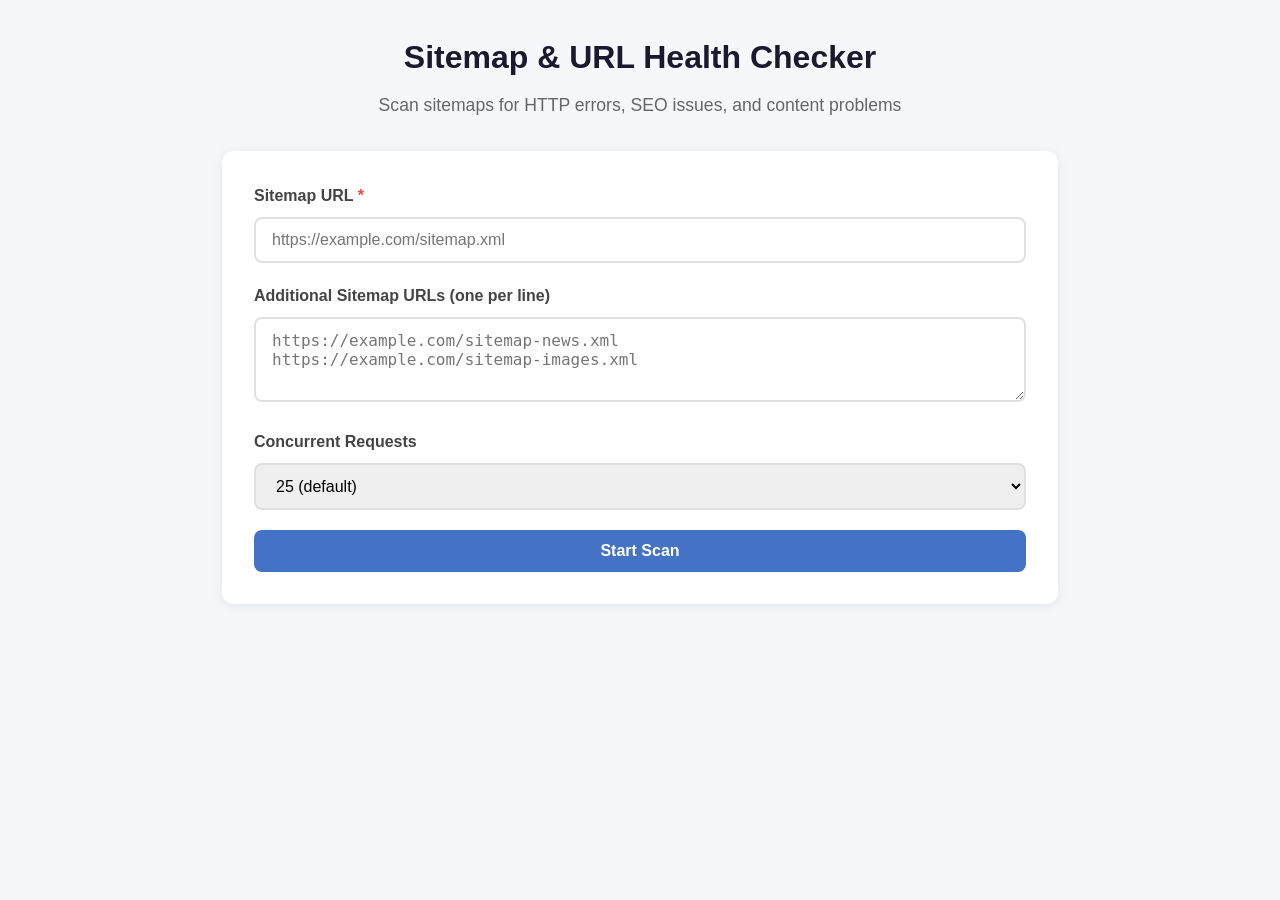
==== templates/index.html @ 77c5b787 "Add live URL progress table showing current + last 5 results - Current URL bar with monospace displa" ====
<!DOCTYPE html>
<html lang="en">
<head>
    <meta charset="UTF-8">
    <meta name="viewport" content="width=device-width, initial-scale=1.0">
    <title>Sitemap Health Checker</title>
    <link rel="stylesheet" href="/static/css/style.css">
</head>
<body>
    <div class="container">
        <header>
            <h1>Sitemap & URL Health Checker</h1>
            <p class="subtitle">Scan sitemaps for HTTP errors, SEO issues, and content problems</p>
        </header>

        <main>
            <section id="form-section">
                <form id="scan-form">
                    <div class="form-group">
                        <label for="sitemap-url">Sitemap URL <span class="required">*</span></label>
                        <input type="url" id="sitemap-url" name="sitemap_url"
                               placeholder="https://example.com/sitemap.xml" required>
                    </div>

                    <div class="form-group">
                        <label for="additional-sitemaps">Additional Sitemap URLs (one per line)</label>
                        <textarea id="additional-sitemaps" name="additional_sitemaps"
                                  rows="3" placeholder="https://example.com/sitemap-news.xml&#10;https://example.com/sitemap-images.xml"></textarea>
                    </div>

                    <div class="form-row">
                        <div class="form-group">
                            <label for="concurrency">Concurrent Requests</label>
                            <select id="concurrency" name="concurrency">
                                <option value="10">10</option>
                                <option value="15">15</option>
                                <option value="25" selected>25 (default)</option>
                                <option value="35">35</option>
                                <option value="50">50 (max)</option>
                            </select>
                        </div>
                    </div>

                    <button type="submit" id="start-btn" class="btn btn-primary">
                        Start Scan
                    </button>
                </form>
            </section>

            <section id="progress-section" class="hidden">
                <h2>Scanning...</h2>
                <div class="progress-bar-container">
                    <div class="progress-bar" id="progress-bar">
                        <span id="progress-text">0%</span>
                    </div>
                </div>

                <div class="stats-grid">
                    <div class="stat-card">
                        <div class="stat-value" id="stat-total">0</div>
                        <div class="stat-label">Total URLs</div>
                    </div>
                    <div class="stat-card">
                        <div class="stat-value" id="stat-completed">0</div>
                        <div class="stat-label">Completed</div>
                    </div>
                    <div class="stat-card green">
                        <div class="stat-value" id="stat-success">0</div>
                        <div class="stat-label">200 OK</div>
                    </div>
                    <div class="stat-card yellow">
                        <div class="stat-value" id="stat-redirects">0</div>
                        <div class="stat-label">Redirects</div>
                    </div>
                    <div class="stat-card red">
                        <div class="stat-value" id="stat-client-errors">0</div>
                        <div class="stat-label">4xx Errors</div>
                    </div>
                    <div class="stat-card red">
                        <div class="stat-value" id="stat-server-errors">0</div>
                        <div class="stat-label">5xx Errors</div>
                    </div>
                </div>

                <div class="time-info">
                    <span>Elapsed: <strong id="stat-elapsed">0s</strong></span>
                    <span>Est. Remaining: <strong id="stat-eta">calculating...</strong></span>
                </div>

                <div class="current-url-bar">
                    <span class="current-url-label">Now scanning:</span>
                    <span class="current-url" id="current-url">-</span>
                </div>

                <div class="live-table-wrap">
                    <h3>Recent Results</h3>
                    <table class="live-table" id="live-table">
                        <thead>
                            <tr>
                                <th>URL</th>
                                <th>Status</th>
                                <th>Time</th>
                                <th>Size</th>
                                <th>Title</th>
                                <th>Words</th>
                                <th>Issues</th>
                            </tr>
                        </thead>
                        <tbody id="live-table-body">
                            <tr><td colspan="7" class="table-empty">Waiting for first results...</td></tr>
                        </tbody>
                    </table>
                </div>

                <button id="cancel-btn" class="btn btn-danger">Cancel Scan</button>
            </section>

            <section id="results-section" class="hidden">
                <h2>Scan Complete</h2>

                <div class="summary-card">
                    <div class="summary-header">
                        <span class="summary-total" id="result-total">0</span>
                        <span>URLs checked</span>
                    </div>

                    <div class="status-breakdown">
                        <div class="status-item green">
                            <span class="status-count" id="result-success">0</span>
                            <span class="status-label">200 OK</span>
                        </div>
                        <div class="status-item yellow">
                            <span class="status-count" id="result-redirects">0</span>
                            <span class="status-label">Redirects</span>
                        </div>
                        <div class="status-item red">
                            <span class="status-count" id="result-client-errors">0</span>
                            <span class="status-label">4xx</span>
                        </div>
                        <div class="status-item red">
                            <span class="status-count" id="result-server-errors">0</span>
                            <span class="status-label">5xx</span>
                        </div>
                        <div class="status-item orange">
                            <span class="status-count" id="result-other">0</span>
                            <span class="status-label">Other</span>
                        </div>
                    </div>

                    <div class="issue-summary">
                        <div>SEO Issues: <strong id="result-seo">0</strong></div>
                        <div>Content Issues: <strong id="result-content">0</strong></div>
                        <div>Duration: <strong id="result-duration">0s</strong></div>
                    </div>
                </div>

                <div class="actions">
                    <a id="download-btn" class="btn btn-primary" href="#" download>
                        Download Excel Report
                    </a>
                    <button id="new-scan-btn" class="btn btn-secondary">New Scan</button>
                </div>
            </section>

            <section id="error-section" class="hidden">
                <div class="error-card">
                    <h2>Scan Failed</h2>
                    <p id="error-message"></p>
                    <button id="retry-btn" class="btn btn-secondary">Try Again</button>
                </div>
            </section>
        </main>
    </div>

    <script src="/static/js/app.js"></script>
</body>
</html>
---- static/css/style.css ----
* {
    margin: 0;
    padding: 0;
    box-sizing: border-box;
}

body {
    font-family: -apple-system, BlinkMacSystemFont, 'Segoe UI', Roboto, sans-serif;
    background: #f5f7fa;
    color: #333;
    line-height: 1.6;
}

.container {
    max-width: 900px;
    margin: 0 auto;
    padding: 2rem;
}

header {
    text-align: center;
    margin-bottom: 2rem;
}

header h1 {
    font-size: 2rem;
    color: #1a1a2e;
    margin-bottom: 0.5rem;
}

.subtitle {
    color: #666;
    font-size: 1.1rem;
}

.hidden {
    display: none !important;
}

form {
    background: white;
    padding: 2rem;
    border-radius: 12px;
    box-shadow: 0 2px 12px rgba(0,0,0,0.08);
}

.form-group {
    margin-bottom: 1.25rem;
}

.form-group label {
    display: block;
    font-weight: 600;
    margin-bottom: 0.5rem;
    color: #444;
}

.required {
    color: #e74c3c;
}

input[type="url"],
textarea,
select {
    width: 100%;
    padding: 0.75rem 1rem;
    border: 2px solid #e0e0e0;
    border-radius: 8px;
    font-size: 1rem;
    transition: border-color 0.2s;
}

input[type="url"]:focus,
textarea:focus,
select:focus {
    outline: none;
    border-color: #4472C4;
}

.form-row {
    display: flex;
    gap: 1rem;
}

.form-row .form-group {
    flex: 1;
}

.btn {
    padding: 0.75rem 1.5rem;
    border: none;
    border-radius: 8px;
    font-size: 1rem;
    font-weight: 600;
    cursor: pointer;
    transition: all 0.2s;
}

.btn-primary {
    background: #4472C4;
    color: white;
    width: 100%;
}

.btn-primary:hover {
    background: #3461b3;
}

.btn-secondary {
    background: #e0e0e0;
    color: #333;
}

.btn-secondary:hover {
    background: #d0d0d0;
}

.btn-danger {
    background: #e74c3c;
    color: white;
    margin-top: 1rem;
}

.btn-danger:hover {
    background: #c0392b;
}

#progress-section,
#results-section,
#error-section {
    background: white;
    padding: 2rem;
    border-radius: 12px;
    box-shadow: 0 2px 12px rgba(0,0,0,0.08);
    margin-top: 1.5rem;
}

#progress-section h2,
#results-section h2 {
    margin-bottom: 1.5rem;
    color: #1a1a2e;
}

.progress-bar-container {
    background: #e9ecef;
    border-radius: 20px;
    height: 36px;
    overflow: hidden;
    margin-bottom: 1.5rem;
}

.progress-bar {
    height: 100%;
    background: linear-gradient(90deg, #4472C4, #5a9cf5);
    width: 0%;
    display: flex;
    align-items: center;
    justify-content: center;
    transition: width 0.3s ease;
    min-width: 40px;
}

#progress-text {
    color: white;
    font-weight: 700;
    font-size: 0.9rem;
}

.stats-grid {
    display: grid;
    grid-template-columns: repeat(3, 1fr);
    gap: 1rem;
    margin-bottom: 1.5rem;
}

.stat-card {
    background: #f8f9fa;
    border-radius: 8px;
    padding: 1rem;
    text-align: center;
}

.stat-card.green { border-left: 4px solid #27ae60; }
.stat-card.yellow { border-left: 4px solid #f39c12; }
.stat-card.red { border-left: 4px solid #e74c3c; }

.stat-value {
    font-size: 1.8rem;
    font-weight: 700;
    color: #1a1a2e;
}

.stat-label {
    font-size: 0.85rem;
    color: #888;
    margin-top: 0.25rem;
}

.time-info {
    display: flex;
    justify-content: space-between;
    padding: 1rem;
    background: #f8f9fa;
    border-radius: 8px;
    margin-bottom: 1rem;
    font-size: 0.95rem;
}

.summary-card {
    background: #f8f9fa;
    border-radius: 12px;
    padding: 1.5rem;
    margin-bottom: 1.5rem;
}

.summary-header {
    text-align: center;
    margin-bottom: 1.5rem;
}

.summary-total {
    font-size: 3rem;
    font-weight: 700;
    color: #1a1a2e;
    display: block;
}

.status-breakdown {
    display: flex;
    justify-content: center;
    gap: 2rem;
    margin-bottom: 1.5rem;
    flex-wrap: wrap;
}

.status-item {
    text-align: center;
    padding: 0.75rem 1rem;
    border-radius: 8px;
    min-width: 80px;
}

.status-item.green { background: #d4edda; }
.status-item.yellow { background: #fff3cd; }
.status-item.red { background: #f8d7da; }
.status-item.orange { background: #fff3cd; }

.status-count {
    display: block;
    font-size: 1.5rem;
    font-weight: 700;
}

.status-label {
    font-size: 0.8rem;
    color: #666;
}

.issue-summary {
    display: flex;
    justify-content: center;
    gap: 2rem;
    font-size: 1rem;
}

.actions {
    display: flex;
    gap: 1rem;
    justify-content: center;
}

.actions .btn {
    min-width: 200px;
}

.error-card {
    text-align: center;
    padding: 2rem;
}

.error-card h2 {
    color: #e74c3c;
    margin-bottom: 1rem;
}

.error-card p {
    margin-bottom: 1.5rem;
    color: #666;
}

.current-url-bar {
    display: flex;
    align-items: center;
    gap: 0.5rem;
    padding: 0.75rem 1rem;
    background: #eef2ff;
    border-radius: 8px;
    margin-bottom: 1.5rem;
    border-left: 4px solid #4472C4;
}

.current-url-label {
    font-weight: 600;
    font-size: 0.85rem;
    color: #4472C4;
    white-space: nowrap;
}

.current-url {
    font-family: 'SF Mono', SFMono-Regular, Consolas, 'Liberation Mono', Menlo, monospace;
    font-size: 0.85rem;
    color: #333;
    overflow: hidden;
    text-overflow: ellipsis;
    white-space: nowrap;
    flex: 1;
}

.live-table-wrap {
    margin-bottom: 1.5rem;
}

.live-table-wrap h3 {
    font-size: 0.95rem;
    color: #666;
    margin-bottom: 0.75rem;
    font-weight: 600;
}

.live-table {
    width: 100%;
    border-collapse: collapse;
    font-size: 0.82rem;
}

.live-table th {
    background: #f1f3f5;
    padding: 0.5rem 0.6rem;
    text-align: left;
    font-weight: 600;
    color: #555;
    border-bottom: 2px solid #dee2e6;
    white-space: nowrap;
}

.live-table td {
    padding: 0.45rem 0.6rem;
    border-bottom: 1px solid #f0f0f0;
    vertical-align: middle;
}

.live-table tbody tr:hover {
    background: #f8f9fa;
}

.table-empty {
    text-align: center;
    color: #aaa;
    padding: 1.5rem !important;
    font-style: italic;
}

.url-cell {
    max-width: 250px;
    overflow: hidden;
    text-overflow: ellipsis;
    white-space: nowrap;
    font-family: monospace;
    font-size: 0.8rem;
}

.title-cell {
    max-width: 150px;
    overflow: hidden;
    text-overflow: ellipsis;
    white-space: nowrap;
}

.status-cell {
    font-weight: 700;
    text-align: center;
    border-radius: 4px;
    padding: 0.2rem 0.4rem;
}

.st-green { color: #27ae60; background: #d4edda; }
.st-yellow { color: #856404; background: #fff3cd; }
.st-red { color: #c0392b; background: #f8d7da; }
.st-gray { color: #666; background: #e9ecef; }

.has-issues {
    color: #e67e22;
    font-weight: 700;
}

@media (max-width: 600px) {
    .container {
        padding: 1rem;
    }
    .stats-grid {
        grid-template-columns: repeat(2, 1fr);
    }
    .status-breakdown {
        gap: 0.5rem;
    }
    .form-row {
        flex-direction: column;
    }
}
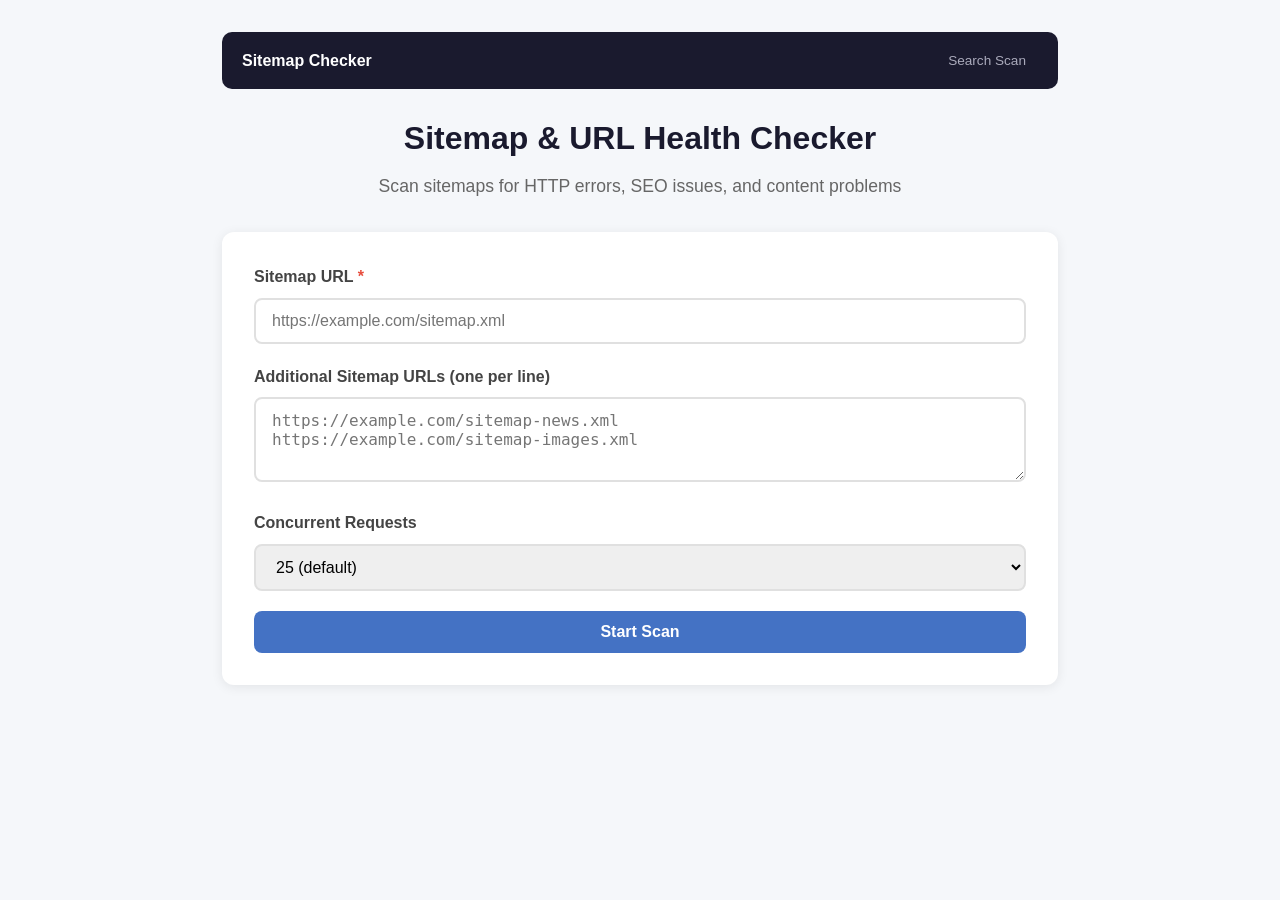
==== commit 37652fb1: "Add scan ID display, search page, scan detail page, nav links (all open in new tab)" ====
--- a/templates/index.html
+++ b/templates/index.html
@@ -8,6 +8,10 @@
 </head>
 <body>
     <div class="container">
+        <nav class="top-nav">
+            <a href="/" target="_blank" class="nav-home">Sitemap Checker</a>
+            <a href="/search" target="_blank" class="nav-link">Search Scan</a>
+        </nav>
         <header>
             <h1>Sitemap & URL Health Checker</h1>
             <p class="subtitle">Scan sitemaps for HTTP errors, SEO issues, and content problems</p>
@@ -49,6 +53,9 @@
 
             <section id="progress-section" class="hidden">
                 <h2>Scanning...</h2>
+                <div class="scan-id-bar">Scan ID: <code id="scan-id-display">-</code>
+                    <button class="btn-copy" onclick="navigator.clipboard.writeText(document.getElementById('scan-id-display').textContent)">Copy</button>
+                </div>
                 <div class="progress-bar-container">
                     <div class="progress-bar" id="progress-bar">
                         <span id="progress-text">0%</span>
@@ -92,6 +99,10 @@
                     <span class="current-url" id="current-url">-</span>
                 </div>
 
+                <div class="progress-actions">
+                    <a id="partial-download-btn" class="btn btn-secondary btn-sm" href="#">Download Report So Far</a>
+                </div>
+
                 <div class="live-table-wrap">
                     <h3>Recent Results</h3>
                     <table class="live-table" id="live-table">
@@ -117,6 +128,9 @@
 
             <section id="results-section" class="hidden">
                 <h2>Scan Complete</h2>
+                <div class="scan-id-bar">Scan ID: <code id="result-scan-id">-</code>
+                    <button class="btn-copy" onclick="navigator.clipboard.writeText(document.getElementById('result-scan-id').textContent)">Copy</button>
+                </div>
 
                 <div class="summary-card">
                     <div class="summary-header">
@@ -154,6 +168,13 @@
                     </div>
                 </div>
 
+                <div id="summary-cards"></div>
+
+                <div class="nav-links">
+                    <a id="urls-link" class="nav-btn" href="#" target="_blank">URL Analytics</a>
+                    <a id="issues-link" class="nav-btn" href="#" target="_blank">Common Issues</a>
+                </div>
+
                 <div class="actions">
                     <a id="download-btn" class="btn btn-primary" href="#" download>
                         Download Excel Report
--- a/static/css/style.css
+++ b/static/css/style.css
@@ -35,6 +35,74 @@
 
 .hidden {
     display: none !important;
+}
+
+.top-nav {
+    display: flex;
+    justify-content: space-between;
+    align-items: center;
+    padding: 0.75rem 1.25rem;
+    background: #1a1a2e;
+    border-radius: 10px;
+    margin-bottom: 1.5rem;
+}
+
+.top-nav .nav-home {
+    color: white;
+    font-weight: 700;
+    font-size: 1rem;
+    text-decoration: none;
+}
+
+.top-nav .nav-link {
+    color: #aab;
+    font-weight: 500;
+    font-size: 0.85rem;
+    text-decoration: none;
+    padding: 0.35rem 0.75rem;
+    border-radius: 6px;
+    transition: all 0.2s;
+}
+
+.top-nav .nav-link:hover {
+    background: rgba(255,255,255,0.1);
+    color: white;
+}
+
+.scan-id-bar {
+    display: flex;
+    align-items: center;
+    gap: 0.5rem;
+    margin-bottom: 1rem;
+    font-size: 0.85rem;
+    color: #666;
+}
+
+.scan-id-bar code {
+    background: #f1f3f5;
+    padding: 0.25rem 0.6rem;
+    border-radius: 4px;
+    font-family: 'SF Mono', SFMono-Regular, Consolas, monospace;
+    font-size: 0.82rem;
+    color: #333;
+    user-select: all;
+}
+
+.btn-copy {
+    padding: 0.2rem 0.5rem;
+    border: 1px solid #dee2e6;
+    background: white;
+    border-radius: 4px;
+    font-size: 0.72rem;
+    cursor: pointer;
+    color: #666;
+    transition: all 0.15s;
+}
+
+.btn-copy:hover {
+    background: #4472C4;
+    color: white;
+    border-color: #4472C4;
 }
 
 form {
@@ -123,6 +191,43 @@
 
 .btn-danger:hover {
     background: #c0392b;
+}
+
+.btn-sm {
+    padding: 0.5rem 1rem;
+    font-size: 0.85rem;
+}
+
+.progress-actions {
+    display: flex;
+    gap: 0.75rem;
+    margin-bottom: 1rem;
+}
+
+.nav-links {
+    display: flex;
+    gap: 0.75rem;
+    justify-content: center;
+    margin-bottom: 1.5rem;
+}
+
+.nav-btn {
+    display: inline-block;
+    padding: 0.6rem 1.5rem;
+    background: #f1f3f5;
+    color: #333;
+    border-radius: 8px;
+    text-decoration: none;
+    font-weight: 600;
+    font-size: 0.9rem;
+    transition: all 0.2s;
+    border: 2px solid #dee2e6;
+}
+
+.nav-btn:hover {
+    background: #4472C4;
+    color: white;
+    border-color: #4472C4;
 }
 
 #progress-section,
@@ -391,6 +496,63 @@
 .has-issues {
     color: #e67e22;
     font-weight: 700;
+}
+
+.summary-group {
+    margin-bottom: 1.5rem;
+}
+
+.summary-group h3 {
+    font-size: 1rem;
+    color: #444;
+    margin-bottom: 0.5rem;
+    border-bottom: 2px solid #4472C4;
+    padding-bottom: 0.3rem;
+}
+
+.summary-table {
+    width: 100%;
+    border-collapse: collapse;
+    font-size: 0.85rem;
+}
+
+.summary-table th {
+    background: #f1f3f5;
+    padding: 0.5rem 0.75rem;
+    text-align: left;
+    font-weight: 600;
+    color: #555;
+    border-bottom: 2px solid #dee2e6;
+}
+
+.summary-table td {
+    padding: 0.5rem 0.75rem;
+    border-bottom: 1px solid #f0f0f0;
+    vertical-align: top;
+}
+
+.summary-table tr:hover {
+    background: #f8f9fa;
+}
+
+.count-cell {
+    font-weight: 700;
+    text-align: center;
+    color: #c0392b;
+    min-width: 50px;
+}
+
+.sample-cell {
+    font-family: monospace;
+    font-size: 0.75rem;
+    color: #666;
+    max-width: 400px;
+    word-break: break-all;
+}
+
+.sample-url {
+    display: block;
+    line-height: 1.4;
 }
 
 @media (max-width: 600px) {
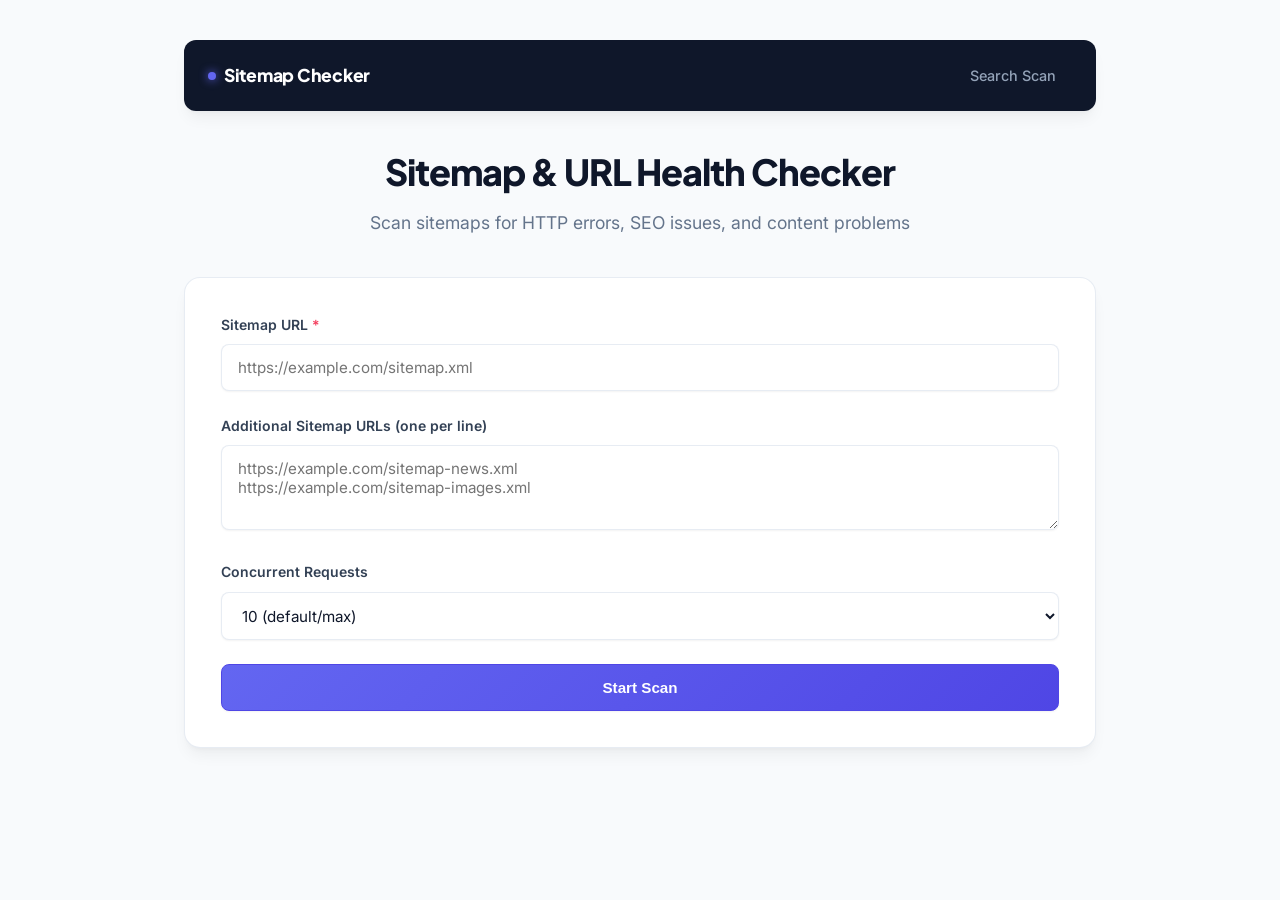
==== commit 9687e8f4: "Configure and enforce maximum concurrency limit of 10 parallel processed URLs, update config, routes" ====
--- a/templates/index.html
+++ b/templates/index.html
@@ -36,11 +36,9 @@
                         <div class="form-group">
                             <label for="concurrency">Concurrent Requests</label>
                             <select id="concurrency" name="concurrency">
-                                <option value="10">10</option>
-                                <option value="15">15</option>
-                                <option value="25" selected>25 (default)</option>
-                                <option value="35">35</option>
-                                <option value="50">50 (max)</option>
+                                <option value="2">2 (gentle)</option>
+                                <option value="5">5</option>
+                                <option value="10" selected>10 (default/max)</option>
                             </select>
                         </div>
                     </div>
@@ -110,6 +108,7 @@
                             <tr>
                                 <th>URL</th>
                                 <th>Status</th>
+                                <th>Score</th>
                                 <th>Time</th>
                                 <th>Size</th>
                                 <th>Title</th>
@@ -118,7 +117,7 @@
                             </tr>
                         </thead>
                         <tbody id="live-table-body">
-                            <tr><td colspan="7" class="table-empty">Waiting for first results...</td></tr>
+                            <tr><td colspan="8" class="table-empty">Waiting for first results...</td></tr>
                         </tbody>
                     </table>
                 </div>
--- a/static/css/style.css
+++ b/static/css/style.css
@@ -1,3 +1,42 @@
+@import url('https://fonts.googleapis.com/css2?family=Inter:wght@400;500;600;700&family=Plus+Jakarta+Sans:wght@500;600;700;800&display=swap');
+
+:root {
+    --primary: #6366f1;
+    --primary-hover: #4f46e5;
+    --primary-rgb: 99, 102, 241;
+    --bg-main: #f8fafc;
+    --bg-card: #ffffff;
+    --text-main: #0f172a;
+    --text-muted: #64748b;
+    --border-color: rgba(226, 232, 240, 0.8);
+    --border-hover: rgba(203, 213, 225, 1);
+    
+    --success: #10b981;
+    --success-bg: #ecfdf5;
+    --success-text: #065f46;
+    
+    --warning: #f59e0b;
+    --warning-bg: #fffbeb;
+    --warning-text: #92400e;
+    
+    --danger: #f43f5e;
+    --danger-bg: #fff1f2;
+    --danger-text: #9f1239;
+
+    --gray: #64748b;
+    --gray-bg: #f1f5f9;
+    --gray-text: #334155;
+    
+    --radius-lg: 16px;
+    --radius-md: 12px;
+    --radius-sm: 8px;
+    
+    --shadow-sm: 0 1px 2px 0 rgba(0, 0, 0, 0.05);
+    --shadow-md: 0 4px 6px -1px rgba(0, 0, 0, 0.05), 0 2px 4px -2px rgba(0, 0, 0, 0.05);
+    --shadow-lg: 0 10px 15px -3px rgba(0, 0, 0, 0.05), 0 4px 6px -4px rgba(0, 0, 0, 0.05);
+    --shadow-xl: 0 25px 50px -12px rgba(0, 0, 0, 0.08);
+}
+
 * {
     margin: 0;
     padding: 0;
@@ -5,463 +44,578 @@
 }
 
 body {
-    font-family: -apple-system, BlinkMacSystemFont, 'Segoe UI', Roboto, sans-serif;
-    background: #f5f7fa;
-    color: #333;
+    font-family: 'Inter', -apple-system, BlinkMacSystemFont, 'Segoe UI', Roboto, sans-serif;
+    background: var(--bg-main);
+    color: var(--text-main);
     line-height: 1.6;
+    -webkit-font-smoothing: antialiased;
 }
 
 .container {
-    max-width: 900px;
+    max-width: 960px;
     margin: 0 auto;
-    padding: 2rem;
+    padding: 2.5rem 1.5rem;
 }
 
 header {
     text-align: center;
-    margin-bottom: 2rem;
+    margin-bottom: 2.5rem;
+    animation: fadeIn 0.6s ease-out;
 }
 
 header h1 {
-    font-size: 2rem;
-    color: #1a1a2e;
+    font-family: 'Plus Jakarta Sans', sans-serif;
+    font-size: 2.25rem;
+    font-weight: 800;
+    letter-spacing: -0.025em;
+    color: #0f172a;
     margin-bottom: 0.5rem;
 }
 
 .subtitle {
-    color: #666;
+    color: var(--text-muted);
     font-size: 1.1rem;
+    font-weight: 400;
 }
 
 .hidden {
     display: none !important;
 }
 
+/* Navigation Bar */
 .top-nav {
     display: flex;
     justify-content: space-between;
     align-items: center;
-    padding: 0.75rem 1.25rem;
-    background: #1a1a2e;
-    border-radius: 10px;
-    margin-bottom: 1.5rem;
+    padding: 1rem 1.5rem;
+    background: #0f172a;
+    border-radius: var(--radius-md);
+    margin-bottom: 2rem;
+    box-shadow: var(--shadow-lg);
 }
 
 .top-nav .nav-home {
     color: white;
-    font-weight: 700;
-    font-size: 1rem;
+    font-family: 'Plus Jakarta Sans', sans-serif;
+    font-weight: 800;
+    font-size: 1.1rem;
     text-decoration: none;
-}
-
-.top-nav .nav-link {
-    color: #aab;
-    font-weight: 500;
-    font-size: 0.85rem;
-    text-decoration: none;
-    padding: 0.35rem 0.75rem;
-    border-radius: 6px;
-    transition: all 0.2s;
-}
-
-.top-nav .nav-link:hover {
-    background: rgba(255,255,255,0.1);
-    color: white;
-}
-
-.scan-id-bar {
+    letter-spacing: -0.015em;
     display: flex;
     align-items: center;
     gap: 0.5rem;
-    margin-bottom: 1rem;
+}
+
+.top-nav .nav-home::before {
+    content: '';
+    display: inline-block;
+    width: 8px;
+    height: 8px;
+    border-radius: 50%;
+    background: var(--primary);
+    box-shadow: 0 0 10px var(--primary);
+}
+
+.top-nav .nav-link {
+    color: #94a3b8;
+    font-weight: 500;
+    font-size: 0.9rem;
+    text-decoration: none;
+    padding: 0.5rem 1rem;
+    border-radius: var(--radius-sm);
+    transition: all 0.2s cubic-bezier(0.4, 0, 0.2, 1);
+}
+
+.top-nav .nav-link:hover {
+    background: rgba(255, 255, 255, 0.1);
+    color: white;
+}
+
+/* Scan ID Bar */
+.scan-id-bar {
+    display: flex;
+    align-items: center;
+    gap: 0.5rem;
+    margin-bottom: 1.5rem;
+    font-size: 0.9rem;
+    color: var(--text-muted);
+}
+
+.scan-id-bar code {
+    background: #e2e8f0;
+    padding: 0.25rem 0.6rem;
+    border-radius: 6px;
+    font-family: 'SF Mono', SFMono-Regular, Consolas, monospace;
     font-size: 0.85rem;
-    color: #666;
-}
-
-.scan-id-bar code {
-    background: #f1f3f5;
+    color: #1e293b;
+    font-weight: 600;
+    user-select: all;
+}
+
+.btn-copy {
     padding: 0.25rem 0.6rem;
-    border-radius: 4px;
-    font-family: 'SF Mono', SFMono-Regular, Consolas, monospace;
-    font-size: 0.82rem;
-    color: #333;
-    user-select: all;
-}
-
-.btn-copy {
-    padding: 0.2rem 0.5rem;
-    border: 1px solid #dee2e6;
+    border: 1px solid var(--border-color);
     background: white;
-    border-radius: 4px;
-    font-size: 0.72rem;
+    border-radius: 6px;
+    font-size: 0.75rem;
+    font-weight: 600;
     cursor: pointer;
-    color: #666;
-    transition: all 0.15s;
+    color: var(--text-muted);
+    transition: all 0.2s;
+    box-shadow: var(--shadow-sm);
 }
 
 .btn-copy:hover {
-    background: #4472C4;
+    background: var(--primary);
     color: white;
-    border-color: #4472C4;
-}
-
+    border-color: var(--primary);
+}
+
+/* Forms */
 form {
-    background: white;
-    padding: 2rem;
-    border-radius: 12px;
-    box-shadow: 0 2px 12px rgba(0,0,0,0.08);
+    background: var(--bg-card);
+    padding: 2.25rem;
+    border-radius: var(--radius-lg);
+    box-shadow: var(--shadow-lg);
+    border: 1px solid var(--border-color);
+    animation: slideUp 0.6s cubic-bezier(0.16, 1, 0.3, 1);
 }
 
 .form-group {
-    margin-bottom: 1.25rem;
+    margin-bottom: 1.5rem;
 }
 
 .form-group label {
     display: block;
+    font-size: 0.875rem;
     font-weight: 600;
     margin-bottom: 0.5rem;
-    color: #444;
+    color: #334155;
 }
 
 .required {
-    color: #e74c3c;
+    color: var(--danger);
 }
 
 input[type="url"],
 textarea,
 select {
     width: 100%;
-    padding: 0.75rem 1rem;
-    border: 2px solid #e0e0e0;
-    border-radius: 8px;
-    font-size: 1rem;
-    transition: border-color 0.2s;
+    padding: 0.8rem 1rem;
+    border: 1.5px solid var(--border-color);
+    border-radius: var(--radius-sm);
+    font-size: 0.95rem;
+    font-family: inherit;
+    color: var(--text-main);
+    background: #ffffff;
+    transition: all 0.2s cubic-bezier(0.4, 0, 0.2, 1);
+    box-shadow: var(--shadow-sm);
 }
 
 input[type="url"]:focus,
 textarea:focus,
 select:focus {
     outline: none;
-    border-color: #4472C4;
+    border-color: var(--primary);
+    box-shadow: 0 0 0 3px rgba(99, 102, 241, 0.15);
 }
 
 .form-row {
     display: flex;
-    gap: 1rem;
+    gap: 1.25rem;
 }
 
 .form-row .form-group {
     flex: 1;
 }
 
+/* Buttons */
 .btn {
-    padding: 0.75rem 1.5rem;
+    display: inline-flex;
+    align-items: center;
+    justify-content: center;
+    padding: 0.85rem 1.75rem;
     border: none;
-    border-radius: 8px;
-    font-size: 1rem;
+    border-radius: var(--radius-sm);
+    font-size: 0.95rem;
     font-weight: 600;
     cursor: pointer;
-    transition: all 0.2s;
+    transition: all 0.2s cubic-bezier(0.4, 0, 0.2, 1);
+    box-shadow: var(--shadow-sm);
 }
 
 .btn-primary {
-    background: #4472C4;
+    background: linear-gradient(135deg, var(--primary), var(--primary-hover));
     color: white;
     width: 100%;
+    border: 1px solid var(--primary-hover);
 }
 
 .btn-primary:hover {
-    background: #3461b3;
+    transform: translateY(-1px);
+    box-shadow: 0 4px 12px rgba(99, 102, 241, 0.25);
 }
 
 .btn-secondary {
-    background: #e0e0e0;
-    color: #333;
+    background: #f1f5f9;
+    color: #334155;
+    border: 1px solid var(--border-color);
 }
 
 .btn-secondary:hover {
-    background: #d0d0d0;
+    background: #e2e8f0;
+    color: #0f172a;
 }
 
 .btn-danger {
-    background: #e74c3c;
+    background: linear-gradient(135deg, var(--danger), #e11d48);
     color: white;
-    margin-top: 1rem;
+    width: 100%;
+    margin-top: 1.5rem;
 }
 
 .btn-danger:hover {
-    background: #c0392b;
+    transform: translateY(-1px);
+    box-shadow: 0 4px 12px rgba(244, 63, 94, 0.25);
 }
 
 .btn-sm {
     padding: 0.5rem 1rem;
     font-size: 0.85rem;
+    border-radius: 6px;
 }
 
 .progress-actions {
     display: flex;
     gap: 0.75rem;
-    margin-bottom: 1rem;
-}
-
+    margin-bottom: 1.5rem;
+}
+
+/* Navigation Links */
 .nav-links {
     display: flex;
     gap: 0.75rem;
     justify-content: center;
-    margin-bottom: 1.5rem;
+    margin-bottom: 2rem;
 }
 
 .nav-btn {
-    display: inline-block;
-    padding: 0.6rem 1.5rem;
-    background: #f1f3f5;
-    color: #333;
-    border-radius: 8px;
+    display: inline-flex;
+    align-items: center;
+    padding: 0.7rem 1.5rem;
+    background: white;
+    color: #334155;
+    border-radius: var(--radius-sm);
     text-decoration: none;
     font-weight: 600;
     font-size: 0.9rem;
-    transition: all 0.2s;
-    border: 2px solid #dee2e6;
+    transition: all 0.2s cubic-bezier(0.4, 0, 0.2, 1);
+    border: 1px solid var(--border-color);
+    box-shadow: var(--shadow-sm);
 }
 
 .nav-btn:hover {
-    background: #4472C4;
+    background: var(--primary);
     color: white;
-    border-color: #4472C4;
-}
-
+    border-color: var(--primary);
+    transform: translateY(-1px);
+    box-shadow: var(--shadow-md);
+}
+
+/* Sections */
 #progress-section,
 #results-section,
 #error-section {
-    background: white;
-    padding: 2rem;
-    border-radius: 12px;
-    box-shadow: 0 2px 12px rgba(0,0,0,0.08);
-    margin-top: 1.5rem;
+    background: var(--bg-card);
+    padding: 2.25rem;
+    border-radius: var(--radius-lg);
+    box-shadow: var(--shadow-lg);
+    border: 1px solid var(--border-color);
+    margin-top: 2rem;
+    animation: slideUp 0.6s cubic-bezier(0.16, 1, 0.3, 1);
 }
 
 #progress-section h2,
 #results-section h2 {
+    font-family: 'Plus Jakarta Sans', sans-serif;
+    font-size: 1.5rem;
+    font-weight: 700;
     margin-bottom: 1.5rem;
-    color: #1a1a2e;
-}
-
+    color: #0f172a;
+    letter-spacing: -0.02em;
+}
+
+/* Progress Bar */
 .progress-bar-container {
-    background: #e9ecef;
+    background: #f1f5f9;
     border-radius: 20px;
-    height: 36px;
+    height: 24px;
     overflow: hidden;
-    margin-bottom: 1.5rem;
+    margin-bottom: 2rem;
+    border: 1px solid var(--border-color);
 }
 
 .progress-bar {
     height: 100%;
-    background: linear-gradient(90deg, #4472C4, #5a9cf5);
+    background: linear-gradient(90deg, var(--primary), #818cf8);
     width: 0%;
     display: flex;
     align-items: center;
     justify-content: center;
-    transition: width 0.3s ease;
+    transition: width 0.4s cubic-bezier(0.4, 0, 0.2, 1);
     min-width: 40px;
+    box-shadow: inset 0 2px 4px rgba(0,0,0,0.06);
 }
 
 #progress-text {
     color: white;
     font-weight: 700;
-    font-size: 0.9rem;
-}
-
+    font-size: 0.8rem;
+    letter-spacing: 0.05em;
+}
+
+/* Stats Grid */
 .stats-grid {
     display: grid;
     grid-template-columns: repeat(3, 1fr);
-    gap: 1rem;
+    gap: 1.25rem;
+    margin-bottom: 2rem;
+}
+
+.stat-card {
+    background: #f8fafc;
+    border-radius: var(--radius-md);
+    padding: 1.25rem 1rem;
+    text-align: center;
+    border: 1px solid var(--border-color);
+    transition: all 0.2s cubic-bezier(0.4, 0, 0.2, 1);
+}
+
+.stat-card:hover {
+    transform: translateY(-2px);
+    box-shadow: var(--shadow-md);
+    border-color: var(--border-hover);
+}
+
+.stat-card.green { border-top: 4px solid var(--success); }
+.stat-card.yellow { border-top: 4px solid var(--warning); }
+.stat-card.red { border-top: 4px solid var(--danger); }
+
+.stat-value {
+    font-family: 'Plus Jakarta Sans', sans-serif;
+    font-size: 2rem;
+    font-weight: 800;
+    color: #0f172a;
+    line-height: 1;
+}
+
+.stat-label {
+    font-size: 0.8rem;
+    font-weight: 600;
+    color: var(--text-muted);
+    margin-top: 0.5rem;
+    text-transform: uppercase;
+    letter-spacing: 0.05em;
+}
+
+/* Info Bars */
+.time-info {
+    display: flex;
+    justify-content: space-between;
+    padding: 1rem 1.25rem;
+    background: #f8fafc;
+    border-radius: var(--radius-sm);
     margin-bottom: 1.5rem;
-}
-
-.stat-card {
-    background: #f8f9fa;
-    border-radius: 8px;
-    padding: 1rem;
-    text-align: center;
-}
-
-.stat-card.green { border-left: 4px solid #27ae60; }
-.stat-card.yellow { border-left: 4px solid #f39c12; }
-.stat-card.red { border-left: 4px solid #e74c3c; }
-
-.stat-value {
-    font-size: 1.8rem;
-    font-weight: 700;
-    color: #1a1a2e;
-}
-
-.stat-label {
+    font-size: 0.9rem;
+    border: 1px solid var(--border-color);
+    color: #334155;
+}
+
+.current-url-bar {
+    display: flex;
+    align-items: center;
+    gap: 0.75rem;
+    padding: 0.85rem 1.25rem;
+    background: #eef2ff;
+    border-radius: var(--radius-sm);
+    margin-bottom: 2rem;
+    border-left: 4px solid var(--primary);
+    box-shadow: var(--shadow-sm);
+}
+
+.current-url-label {
+    font-weight: 700;
     font-size: 0.85rem;
-    color: #888;
-    margin-top: 0.25rem;
-}
-
-.time-info {
-    display: flex;
-    justify-content: space-between;
-    padding: 1rem;
-    background: #f8f9fa;
-    border-radius: 8px;
-    margin-bottom: 1rem;
-    font-size: 0.95rem;
-}
-
-.summary-card {
-    background: #f8f9fa;
-    border-radius: 12px;
-    padding: 1.5rem;
-    margin-bottom: 1.5rem;
-}
-
-.summary-header {
-    text-align: center;
-    margin-bottom: 1.5rem;
-}
-
-.summary-total {
-    font-size: 3rem;
-    font-weight: 700;
-    color: #1a1a2e;
-    display: block;
-}
-
-.status-breakdown {
-    display: flex;
-    justify-content: center;
-    gap: 2rem;
-    margin-bottom: 1.5rem;
-    flex-wrap: wrap;
-}
-
-.status-item {
-    text-align: center;
-    padding: 0.75rem 1rem;
-    border-radius: 8px;
-    min-width: 80px;
-}
-
-.status-item.green { background: #d4edda; }
-.status-item.yellow { background: #fff3cd; }
-.status-item.red { background: #f8d7da; }
-.status-item.orange { background: #fff3cd; }
-
-.status-count {
-    display: block;
-    font-size: 1.5rem;
-    font-weight: 700;
-}
-
-.status-label {
-    font-size: 0.8rem;
-    color: #666;
-}
-
-.issue-summary {
-    display: flex;
-    justify-content: center;
-    gap: 2rem;
-    font-size: 1rem;
-}
-
-.actions {
-    display: flex;
-    gap: 1rem;
-    justify-content: center;
-}
-
-.actions .btn {
-    min-width: 200px;
-}
-
-.error-card {
-    text-align: center;
-    padding: 2rem;
-}
-
-.error-card h2 {
-    color: #e74c3c;
-    margin-bottom: 1rem;
-}
-
-.error-card p {
-    margin-bottom: 1.5rem;
-    color: #666;
-}
-
-.current-url-bar {
-    display: flex;
-    align-items: center;
-    gap: 0.5rem;
-    padding: 0.75rem 1rem;
-    background: #eef2ff;
-    border-radius: 8px;
-    margin-bottom: 1.5rem;
-    border-left: 4px solid #4472C4;
-}
-
-.current-url-label {
-    font-weight: 600;
+    color: var(--primary);
+    white-space: nowrap;
+    text-transform: uppercase;
+    letter-spacing: 0.05em;
+}
+
+.current-url {
+    font-family: 'SF Mono', SFMono-Regular, Consolas, monospace;
     font-size: 0.85rem;
-    color: #4472C4;
-    white-space: nowrap;
-}
-
-.current-url {
-    font-family: 'SF Mono', SFMono-Regular, Consolas, 'Liberation Mono', Menlo, monospace;
-    font-size: 0.85rem;
-    color: #333;
+    color: #334155;
     overflow: hidden;
     text-overflow: ellipsis;
     white-space: nowrap;
     flex: 1;
 }
 
+/* Results & Summary Card */
+.summary-card {
+    background: #f8fafc;
+    border-radius: var(--radius-lg);
+    padding: 2rem;
+    margin-bottom: 2rem;
+    border: 1px solid var(--border-color);
+}
+
+.summary-header {
+    text-align: center;
+    margin-bottom: 2rem;
+}
+
+.summary-total {
+    font-family: 'Plus Jakarta Sans', sans-serif;
+    font-size: 3.5rem;
+    font-weight: 800;
+    color: #0f172a;
+    display: block;
+    line-height: 1;
+    letter-spacing: -0.03em;
+}
+
+.summary-header span {
+    font-size: 1rem;
+    font-weight: 500;
+    color: var(--text-muted);
+}
+
+.status-breakdown {
+    display: flex;
+    justify-content: center;
+    gap: 1rem;
+    margin-bottom: 2rem;
+    flex-wrap: wrap;
+}
+
+.status-item {
+    text-align: center;
+    padding: 0.85rem 1rem;
+    border-radius: var(--radius-sm);
+    min-width: 90px;
+    box-shadow: var(--shadow-sm);
+    border: 1px solid transparent;
+}
+
+.status-item.green { background: var(--success-bg); color: var(--success-text); border-color: rgba(16, 185, 129, 0.2); }
+.status-item.yellow { background: var(--warning-bg); color: var(--warning-text); border-color: rgba(245, 158, 11, 0.2); }
+.status-item.red { background: var(--danger-bg); color: var(--danger-text); border-color: rgba(244, 63, 94, 0.2); }
+.status-item.orange { background: var(--warning-bg); color: var(--warning-text); border-color: rgba(245, 158, 11, 0.2); }
+
+.status-count {
+    display: block;
+    font-family: 'Plus Jakarta Sans', sans-serif;
+    font-size: 1.5rem;
+    font-weight: 800;
+}
+
+.status-label {
+    font-size: 0.75rem;
+    font-weight: 600;
+    text-transform: uppercase;
+    letter-spacing: 0.05em;
+}
+
+.issue-summary {
+    display: flex;
+    justify-content: center;
+    gap: 2.5rem;
+    font-size: 0.95rem;
+    color: #475569;
+    border-top: 1.5px solid var(--border-color);
+    padding-top: 1.25rem;
+}
+
+.actions {
+    display: flex;
+    gap: 1rem;
+    justify-content: center;
+}
+
+.actions .btn {
+    min-width: 200px;
+}
+
+/* Error Card */
+.error-card {
+    text-align: center;
+    padding: 2rem 1rem;
+}
+
+.error-card h2 {
+    color: var(--danger);
+    font-family: 'Plus Jakarta Sans', sans-serif;
+    font-size: 1.5rem;
+    font-weight: 700;
+    margin-bottom: 0.75rem;
+}
+
+.error-card p {
+    margin-bottom: 2rem;
+    color: var(--text-muted);
+}
+
+/* Live Table */
 .live-table-wrap {
-    margin-bottom: 1.5rem;
+    margin-bottom: 2rem;
 }
 
 .live-table-wrap h3 {
-    font-size: 0.95rem;
-    color: #666;
-    margin-bottom: 0.75rem;
-    font-weight: 600;
+    font-family: 'Plus Jakarta Sans', sans-serif;
+    font-size: 1.1rem;
+    color: #0f172a;
+    margin-bottom: 1rem;
+    font-weight: 700;
 }
 
 .live-table {
     width: 100%;
     border-collapse: collapse;
-    font-size: 0.82rem;
+    font-size: 0.85rem;
+    background: #ffffff;
+    border-radius: var(--radius-sm);
+    overflow: hidden;
+    box-shadow: var(--shadow-sm);
+    border: 1px solid var(--border-color);
 }
 
 .live-table th {
-    background: #f1f3f5;
-    padding: 0.5rem 0.6rem;
+    background: #f8fafc;
+    padding: 0.75rem 1rem;
     text-align: left;
     font-weight: 600;
-    color: #555;
-    border-bottom: 2px solid #dee2e6;
+    color: #475569;
+    border-bottom: 2px solid var(--border-color);
     white-space: nowrap;
 }
 
 .live-table td {
-    padding: 0.45rem 0.6rem;
-    border-bottom: 1px solid #f0f0f0;
+    padding: 0.75rem 1rem;
+    border-bottom: 1px solid var(--border-color);
     vertical-align: middle;
+    color: #334155;
 }
 
 .live-table tbody tr:hover {
-    background: #f8f9fa;
+    background: #f8fafc;
 }
 
 .table-empty {
     text-align: center;
-    color: #aaa;
-    padding: 1.5rem !important;
+    color: var(--text-muted);
+    padding: 2.5rem !important;
     font-style: italic;
 }
 
@@ -470,8 +624,9 @@
     overflow: hidden;
     text-overflow: ellipsis;
     white-space: nowrap;
-    font-family: monospace;
+    font-family: 'SF Mono', SFMono-Regular, Consolas, monospace;
     font-size: 0.8rem;
+    color: #475569;
 }
 
 .title-cell {
@@ -485,79 +640,144 @@
     font-weight: 700;
     text-align: center;
     border-radius: 4px;
-    padding: 0.2rem 0.4rem;
-}
-
-.st-green { color: #27ae60; background: #d4edda; }
-.st-yellow { color: #856404; background: #fff3cd; }
-.st-red { color: #c0392b; background: #f8d7da; }
-.st-gray { color: #666; background: #e9ecef; }
+    padding: 0.25rem 0.5rem;
+    font-size: 0.8rem;
+    display: inline-block;
+}
+
+.st-green { color: var(--success-text); background: var(--success-bg); }
+.st-yellow { color: var(--warning-text); background: var(--warning-bg); }
+.st-red { color: var(--danger-text); background: var(--danger-bg); }
+.st-gray { color: var(--gray-text); background: var(--gray-bg); }
 
 .has-issues {
-    color: #e67e22;
-    font-weight: 700;
-}
-
+    color: #d97706;
+    font-weight: 700;
+}
+
+/* Score Pills */
+.score-cell {
+    font-weight: 700;
+    text-align: center;
+    border-radius: 6px;
+    padding: 0.25rem 0.5rem;
+    white-space: nowrap;
+    font-size: 0.8rem;
+    display: inline-block;
+}
+
+.score-excellent { color: var(--success-text); background: var(--success-bg); }
+.score-good { color: #0369a1; background: #f0f9ff; }
+.score-warn { color: var(--warning-text); background: var(--warning-bg); }
+.score-poor { color: #c2410c; background: #fff7ed; }
+.score-critical { color: var(--danger-text); background: var(--danger-bg); }
+
+.score-badge {
+    display: inline-block;
+    padding: 0.35rem 0.85rem;
+    border-radius: 20px;
+    font-weight: 700;
+    font-size: 0.85rem;
+    white-space: nowrap;
+    box-shadow: var(--shadow-sm);
+}
+
+.priority-badge {
+    display: inline-block;
+    padding: 0.15rem 0.5rem;
+    border-radius: 4px;
+    font-size: 0.65rem;
+    font-weight: 700;
+    text-transform: uppercase;
+    letter-spacing: 0.05em;
+    margin-right: 0.25rem;
+}
+
+.priority-critical { background: #fda4af; color: #9f1239; }
+.priority-high { background: #fee2e2; color: #991b1b; }
+.priority-medium { background: #fef3c7; color: #92400e; }
+.priority-low { background: #f1f5f9; color: #475569; }
+.priority-info { background: #e0f2fe; color: #0369a1; }
+
+/* Issue Tables and Summaries */
 .summary-group {
-    margin-bottom: 1.5rem;
+    margin-bottom: 2rem;
 }
 
 .summary-group h3 {
-    font-size: 1rem;
-    color: #444;
-    margin-bottom: 0.5rem;
-    border-bottom: 2px solid #4472C4;
-    padding-bottom: 0.3rem;
+    font-family: 'Plus Jakarta Sans', sans-serif;
+    font-size: 1.1rem;
+    color: #0f172a;
+    margin-bottom: 0.75rem;
+    border-bottom: 2px solid var(--primary);
+    padding-bottom: 0.4rem;
 }
 
 .summary-table {
     width: 100%;
     border-collapse: collapse;
-    font-size: 0.85rem;
+    font-size: 0.875rem;
+    background: #ffffff;
+    border-radius: var(--radius-sm);
+    overflow: hidden;
+    box-shadow: var(--shadow-sm);
+    border: 1px solid var(--border-color);
 }
 
 .summary-table th {
-    background: #f1f3f5;
-    padding: 0.5rem 0.75rem;
+    background: #f8fafc;
+    padding: 0.75rem 1rem;
     text-align: left;
     font-weight: 600;
-    color: #555;
-    border-bottom: 2px solid #dee2e6;
+    color: #475569;
+    border-bottom: 2px solid var(--border-color);
 }
 
 .summary-table td {
-    padding: 0.5rem 0.75rem;
-    border-bottom: 1px solid #f0f0f0;
+    padding: 0.75rem 1rem;
+    border-bottom: 1px solid var(--border-color);
     vertical-align: top;
 }
 
 .summary-table tr:hover {
-    background: #f8f9fa;
+    background: #f8fafc;
 }
 
 .count-cell {
-    font-weight: 700;
-    text-align: center;
-    color: #c0392b;
-    min-width: 50px;
+    font-weight: 800;
+    text-align: center;
+    color: var(--danger-text);
+    min-width: 60px;
 }
 
 .sample-cell {
-    font-family: monospace;
-    font-size: 0.75rem;
-    color: #666;
+    font-family: 'SF Mono', SFMono-Regular, Consolas, monospace;
+    font-size: 0.78rem;
+    color: var(--text-muted);
     max-width: 400px;
     word-break: break-all;
 }
 
 .sample-url {
     display: block;
-    line-height: 1.4;
-}
-
+    line-height: 1.5;
+}
+
+/* Animations */
+@keyframes fadeIn {
+    from { opacity: 0; }
+    to { opacity: 1; }
+}
+
+@keyframes slideUp {
+    from { opacity: 0; transform: translateY(12px); }
+    to { opacity: 1; transform: translateY(0); }
+}
+
+/* Responsive */
 @media (max-width: 600px) {
     .container {
-        padding: 1rem;
+        padding: 1.5rem 1rem;
     }
     .stats-grid {
         grid-template-columns: repeat(2, 1fr);
@@ -567,5 +787,13 @@
     }
     .form-row {
         flex-direction: column;
+        gap: 0;
     }
-}
+    .actions {
+        flex-direction: column;
+    }
+    .actions .btn {
+        width: 100%;
+        min-width: unset;
+    }
+}
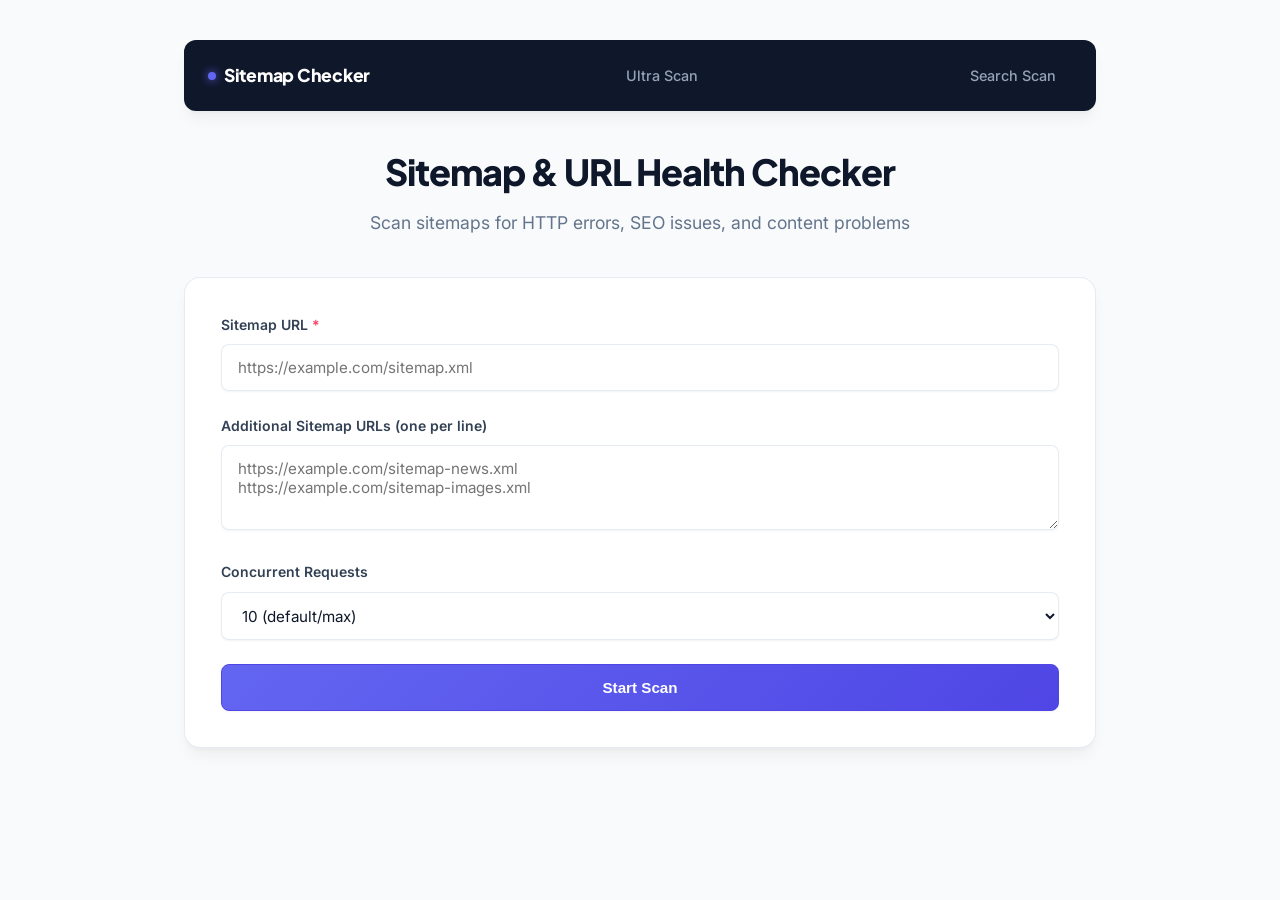
==== commit 79ebb706: "Remove old short-scan feature completely from templates, scripts, and endpoints" ====
--- a/templates/index.html
+++ b/templates/index.html
@@ -9,8 +9,9 @@
 <body>
     <div class="container">
         <nav class="top-nav">
-            <a href="/" target="_blank" class="nav-home">Sitemap Checker</a>
-            <a href="/search" target="_blank" class="nav-link">Search Scan</a>
+            <a href="/" class="nav-home">Sitemap Checker</a>
+            <a href="/ultra-scan" class="nav-link">Ultra Scan</a>
+            <a href="/search" class="nav-link">Search Scan</a>
         </nav>
         <header>
             <h1>Sitemap & URL Health Checker</h1>
@@ -107,13 +108,13 @@
                         <thead>
                             <tr>
                                 <th>URL</th>
-                                <th>Status</th>
-                                <th>Score</th>
-                                <th>Time</th>
-                                <th>Size</th>
+                                <th style="text-align: center;">Status</th>
+                                <th style="text-align: center;">Score</th>
+                                <th style="text-align: center;">Time</th>
+                                <th style="text-align: center;">Size</th>
                                 <th>Title</th>
-                                <th>Words</th>
-                                <th>Issues</th>
+                                <th style="text-align: center;">Words</th>
+                                <th style="text-align: center;">Issues</th>
                             </tr>
                         </thead>
                         <tbody id="live-table-body">
--- a/static/css/style.css
+++ b/static/css/style.css
@@ -636,7 +636,7 @@
     white-space: nowrap;
 }
 
-.status-cell {
+.status-badge {
     font-weight: 700;
     text-align: center;
     border-radius: 4px;
@@ -656,15 +656,7 @@
 }
 
 /* Score Pills */
-.score-cell {
-    font-weight: 700;
-    text-align: center;
-    border-radius: 6px;
-    padding: 0.25rem 0.5rem;
-    white-space: nowrap;
-    font-size: 0.8rem;
-    display: inline-block;
-}
+
 
 .score-excellent { color: var(--success-text); background: var(--success-bg); }
 .score-good { color: #0369a1; background: #f0f9ff; }
